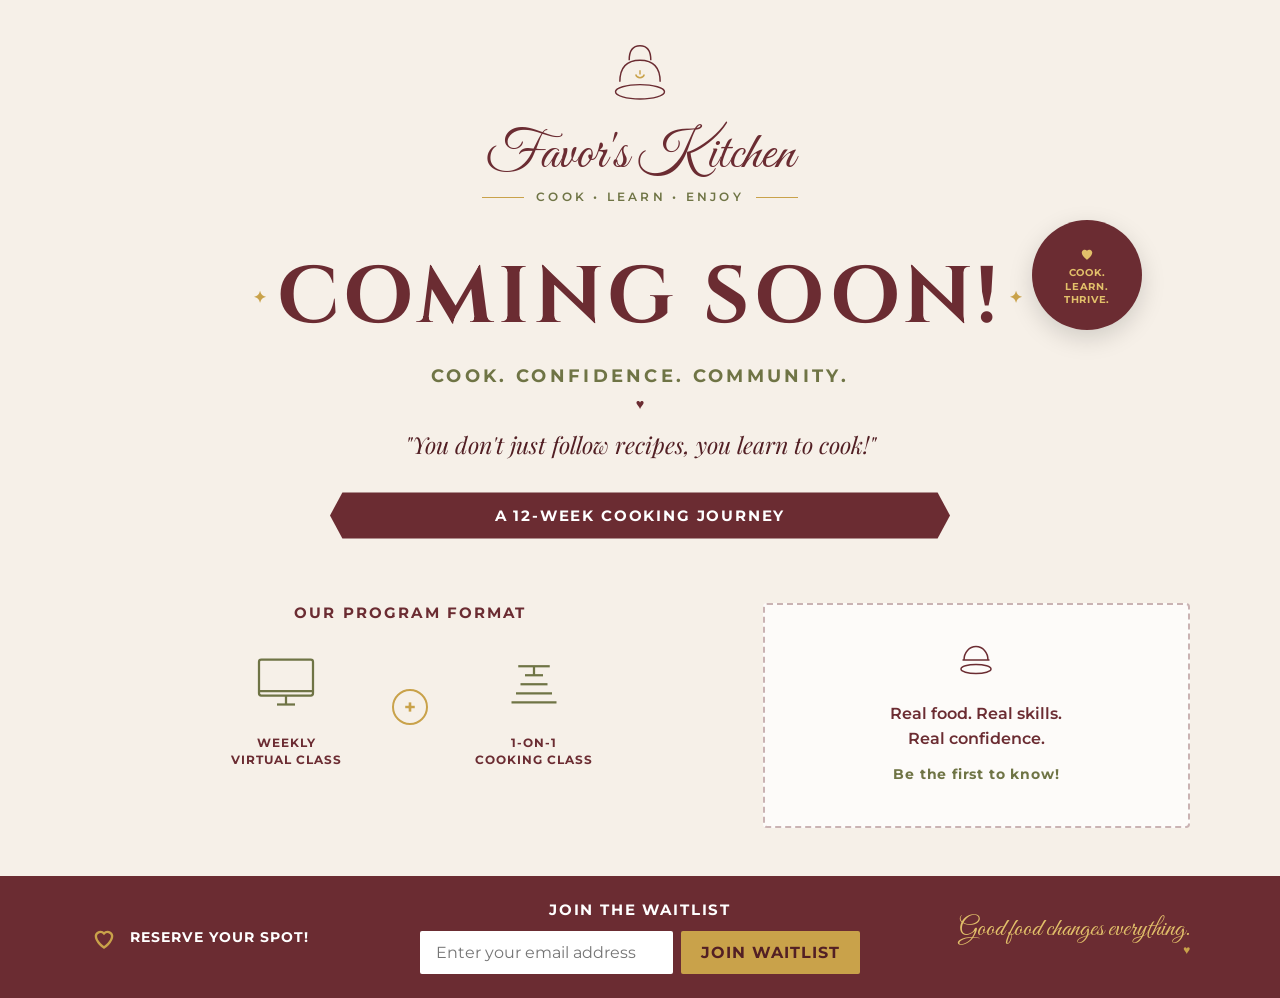
==== frontend/index.html @ a3ed2fe9 "Initial commit" ====
<!DOCTYPE html>
<html lang="en">
<head>
  <meta charset="UTF-8" />
  <meta name="viewport" content="width=device-width, initial-scale=1.0" />
  <title>Favor's Kitchen — Coming Soon</title>
  <link rel="preconnect" href="https://fonts.googleapis.com" />
  <link rel="preconnect" href="https://fonts.gstatic.com" crossorigin />
  <link href="https://fonts.googleapis.com/css2?family=Cinzel:wght@600;700&family=Great+Vibes&family=Montserrat:wght@400;500;600;700&family=Playfair+Display:ital,wght@0,700;1,400&display=swap" rel="stylesheet" />
  <style>
    :root {
      --burgundy: #6b2c32;
      --burgundy-dark: #521f24;
      --cream: #f6f0e8;
      --gold: #c9a24a;
      --gold-light: #e2c06a;
      --olive: #6f7445;
      --charcoal: #2f2f2f;
      --white: #ffffff;
    }

    * {
      box-sizing: border-box;
      margin: 0;
      padding: 0;
    }

    body {
      font-family: "Montserrat", sans-serif;
      color: var(--charcoal);
      background: var(--cream);
      min-height: 100vh;
    }

    .page {
      position: relative;
      overflow: hidden;
      background:
        linear-gradient(rgba(246, 240, 232, 0.88), rgba(246, 240, 232, 0.92)),
        url("https://images.unsplash.com/photo-1556910103-1c02745aae4d?auto=format&fit=crop&w=1800&q=80")
        center / cover no-repeat;
    }

    .container {
      width: min(1100px, 92%);
      margin: 0 auto;
    }

    header {
      text-align: center;
      padding: 2.5rem 1rem 1rem;
    }

    .logo-mark {
      width: 72px;
      height: 72px;
      margin: 0 auto 0.75rem;
    }

    .brand-name {
      font-family: "Great Vibes", cursive;
      font-size: clamp(2.4rem, 5vw, 3.4rem);
      color: var(--burgundy);
      line-height: 1;
    }

    .brand-tagline {
      margin-top: 0.5rem;
      font-size: 0.72rem;
      letter-spacing: 0.28em;
      font-weight: 600;
      color: var(--olive);
      display: flex;
      align-items: center;
      justify-content: center;
      gap: 0.75rem;
    }

    .brand-tagline::before,
    .brand-tagline::after {
      content: "";
      width: 42px;
      height: 1px;
      background: var(--gold);
    }

    .hero {
      text-align: center;
      padding: 1.5rem 1rem 2rem;
      position: relative;
    }

    .badge {
      position: absolute;
      top: 0;
      right: clamp(0.5rem, 4vw, 3rem);
      width: 110px;
      height: 110px;
      border-radius: 50%;
      background: var(--burgundy);
      color: var(--gold-light);
      display: flex;
      flex-direction: column;
      align-items: center;
      justify-content: center;
      text-align: center;
      font-size: 0.62rem;
      font-weight: 700;
      letter-spacing: 0.08em;
      line-height: 1.35;
      box-shadow: 0 8px 24px rgba(0, 0, 0, 0.15);
    }

    .badge svg {
      width: 18px;
      height: 18px;
      margin-bottom: 0.25rem;
      fill: var(--gold-light);
    }

    .coming-soon {
      font-family: "Cinzel", serif;
      font-size: clamp(2.8rem, 8vw, 5rem);
      color: var(--burgundy);
      letter-spacing: 0.06em;
      position: relative;
      display: inline-block;
      margin-bottom: 0.75rem;
    }

    .coming-soon::before,
    .coming-soon::after {
      content: "✦";
      color: var(--gold);
      font-size: 1rem;
      position: absolute;
      top: 50%;
      transform: translateY(-50%);
    }

    .coming-soon::before { left: -1.5rem; }
    .coming-soon::after { right: -1.5rem; }

    .hero-subtitle {
      font-size: clamp(0.95rem, 2vw, 1.15rem);
      font-weight: 700;
      letter-spacing: 0.18em;
      color: var(--olive);
      margin-bottom: 0.5rem;
    }

    .hero-heart {
      color: var(--burgundy);
      font-size: 0.9rem;
      margin-bottom: 1rem;
    }

    .hero-quote {
      font-family: "Playfair Display", serif;
      font-style: italic;
      font-size: clamp(1.1rem, 2.5vw, 1.45rem);
      color: var(--burgundy-dark);
    }

    .journey-banner {
      margin: 2rem auto;
      max-width: 620px;
      background: var(--burgundy);
      color: var(--white);
      padding: 0.85rem 1.5rem;
      font-weight: 700;
      letter-spacing: 0.12em;
      font-size: clamp(0.8rem, 2vw, 0.95rem);
      text-align: center;
      clip-path: polygon(2% 0, 98% 0, 100% 50%, 98% 100%, 2% 100%, 0 50%);
    }

    .content {
      display: grid;
      grid-template-columns: 1.2fr 0.8fr;
      gap: 2rem;
      align-items: start;
      padding: 0 0 3rem;
    }

    .section-title {
      text-align: center;
      color: var(--burgundy);
      font-size: 0.95rem;
      font-weight: 700;
      letter-spacing: 0.14em;
      margin-bottom: 1.5rem;
    }

    .program-format {
      display: flex;
      align-items: center;
      justify-content: center;
      gap: 1rem;
      flex-wrap: wrap;
    }

    .format-card {
      text-align: center;
      width: 180px;
    }

    .format-icon {
      width: 72px;
      height: 72px;
      margin: 0 auto 0.75rem;
      color: var(--olive);
    }

    .format-card h3 {
      font-size: 0.78rem;
      letter-spacing: 0.08em;
      color: var(--burgundy);
      line-height: 1.4;
    }

    .format-plus {
      width: 36px;
      height: 36px;
      border-radius: 50%;
      border: 2px solid var(--gold);
      display: grid;
      place-items: center;
      color: var(--gold);
      font-size: 1.25rem;
      font-weight: 700;
    }

    .feature-box {
      background: rgba(255, 255, 255, 0.72);
      border: 2px dashed rgba(107, 44, 50, 0.35);
      padding: 1.75rem 1.25rem;
      text-align: center;
      border-radius: 4px;
    }

    .feature-box svg {
      width: 48px;
      height: 48px;
      color: var(--burgundy);
      margin-bottom: 1rem;
    }

    .feature-box p {
      color: var(--burgundy);
      font-weight: 600;
      line-height: 1.6;
      margin-bottom: 0.75rem;
    }

    .feature-box .cta {
      font-size: 0.85rem;
      color: var(--olive);
      font-weight: 700;
      letter-spacing: 0.06em;
    }

    footer {
      background: var(--burgundy);
      color: var(--white);
      padding: 1.5rem 0;
    }

    .footer-inner {
      display: grid;
      grid-template-columns: 1fr 1.4fr 1fr;
      gap: 1rem;
      align-items: center;
    }

    .reserve-spot {
      display: flex;
      align-items: center;
      gap: 0.75rem;
      font-weight: 700;
      letter-spacing: 0.08em;
      font-size: 0.85rem;
    }

    .reserve-spot svg {
      width: 28px;
      height: 28px;
      stroke: var(--gold);
      fill: none;
      stroke-width: 2;
    }

    .waitlist {
      text-align: center;
    }

    .waitlist h2 {
      font-size: 0.95rem;
      letter-spacing: 0.12em;
      margin-bottom: 0.75rem;
    }

    .waitlist-form {
      display: flex;
      gap: 0.5rem;
      justify-content: center;
      flex-wrap: wrap;
    }

    .waitlist-form input {
      min-width: 240px;
      flex: 1;
      max-width: 320px;
      padding: 0.75rem 1rem;
      border: none;
      border-radius: 2px;
      font: inherit;
    }

    .waitlist-form button {
      padding: 0.75rem 1.25rem;
      border: none;
      border-radius: 2px;
      background: var(--gold);
      color: var(--burgundy-dark);
      font: inherit;
      font-weight: 700;
      letter-spacing: 0.06em;
      cursor: pointer;
    }

    .waitlist-form button:hover {
      background: var(--gold-light);
    }

    .footer-quote {
      font-family: "Great Vibes", cursive;
      font-size: 1.6rem;
      color: var(--gold-light);
      text-align: right;
      line-height: 1.2;
    }

    .footer-quote span {
      display: block;
      font-size: 0.75rem;
      color: var(--gold);
    }

    @media (max-width: 900px) {
      .content,
      .footer-inner {
        grid-template-columns: 1fr;
        text-align: center;
      }

      .badge {
        position: static;
        margin: 0 auto 1rem;
      }

      .footer-quote {
        text-align: center;
      }

      .reserve-spot {
        justify-content: center;
      }
    }
  </style>
</head>
<body>
  <div class="page">
    <header class="container">
      <svg class="logo-mark" viewBox="0 0 100 100" aria-hidden="true">
        <ellipse cx="50" cy="72" rx="34" ry="10" fill="none" stroke="#6b2c32" stroke-width="2"/>
        <path d="M22 58 Q22 28 50 28 Q78 28 78 58" fill="none" stroke="#6b2c32" stroke-width="2"/>
        <path d="M35 28 Q35 8 50 8 Q65 8 65 28" fill="none" stroke="#6b2c32" stroke-width="2"/>
        <path d="M44 48 C46 54 54 54 56 48" fill="none" stroke="#c9a24a" stroke-width="2"/>
        <path d="M50 42 V48" stroke="#c9a24a" stroke-width="2"/>
      </svg>
      <div class="brand-name">Favor's Kitchen</div>
      <div class="brand-tagline">COOK • LEARN • ENJOY</div>
    </header>

    <section class="hero container">
      <div class="badge">
        <svg viewBox="0 0 24 24"><path d="M12 21s-7-4.5-7-10a4 4 0 0 1 7-2 4 4 0 0 1 7 2c0 5.5-7 10-7 10z"/></svg>
        COOK.<br />LEARN.<br />THRIVE.
      </div>

      <h1 class="coming-soon">COMING SOON!</h1>
      <p class="hero-subtitle">COOK. CONFIDENCE. COMMUNITY.</p>
      <div class="hero-heart">♥</div>
      <p class="hero-quote">"You don't just follow recipes, you learn to cook!"</p>

      <div class="journey-banner">A 12-WEEK COOKING JOURNEY</div>
    </section>

    <main class="container content">
      <section>
        <h2 class="section-title">OUR PROGRAM FORMAT</h2>
        <div class="program-format">
          <div class="format-card">
            <svg class="format-icon" viewBox="0 0 64 64" fill="none" stroke="currentColor" stroke-width="2">
              <rect x="8" y="12" width="48" height="32" rx="2"/>
              <line x1="8" y1="40" x2="56" y2="40"/>
              <line x1="32" y1="44" x2="32" y2="52"/>
              <line x1="24" y1="52" x2="40" y2="52"/>
            </svg>
            <h3>WEEKLY<br />VIRTUAL CLASS</h3>
          </div>

          <div class="format-plus">+</div>

          <div class="format-card">
            <svg class="format-icon" viewBox="0 0 64 64" fill="none" stroke="currentColor" stroke-width="2">
              <path d="M18 18h28"/>
              <path d="M32 18v8"/>
              <path d="M24 26h16"/>
              <path d="M20 34h24"/>
              <path d="M16 42h32"/>
              <path d="M12 50h40"/>
            </svg>
            <h3>1-ON-1<br />COOKING CLASS</h3>
          </div>
        </div>
      </section>

      <aside class="feature-box">
        <svg viewBox="0 0 64 64" fill="none" stroke="currentColor" stroke-width="2">
          <ellipse cx="32" cy="48" rx="20" ry="6"/>
          <path d="M14 36h36"/>
          <path d="M16 36c0-10 7-18 16-18s16 8 16 18"/>
        </svg>
        <p>Real food. Real skills.<br />Real confidence.</p>
        <p class="cta">Be the first to know!</p>
      </aside>
    </main>

    <footer>
      <div class="container footer-inner">
        <div class="reserve-spot">
          <svg viewBox="0 0 24 24"><path d="M12 21s-7-4.5-7-10a4 4 0 0 1 7-2 4 4 0 0 1 7 2c0 5.5-7 10-7 10z"/></svg>
          RESERVE YOUR SPOT!
        </div>

        <div class="waitlist">
          <h2>JOIN THE WAITLIST</h2>
          <form class="waitlist-form" id="waitlist-form">
            <input type="email" name="email" placeholder="Enter your email address" required />
            <button type="submit">JOIN WAITLIST</button>
          </form>
        </div>

        <div class="footer-quote">
          Good food changes everything.
          <span>♥</span>
        </div>
      </div>
    </footer>
  </div>

  <script>
    document.getElementById("waitlist-form").addEventListener("submit", function (e) {
      e.preventDefault();
      alert("Thanks! We'll be in touch soon.");
      this.reset();
    });
  </script>
</body>
</html>
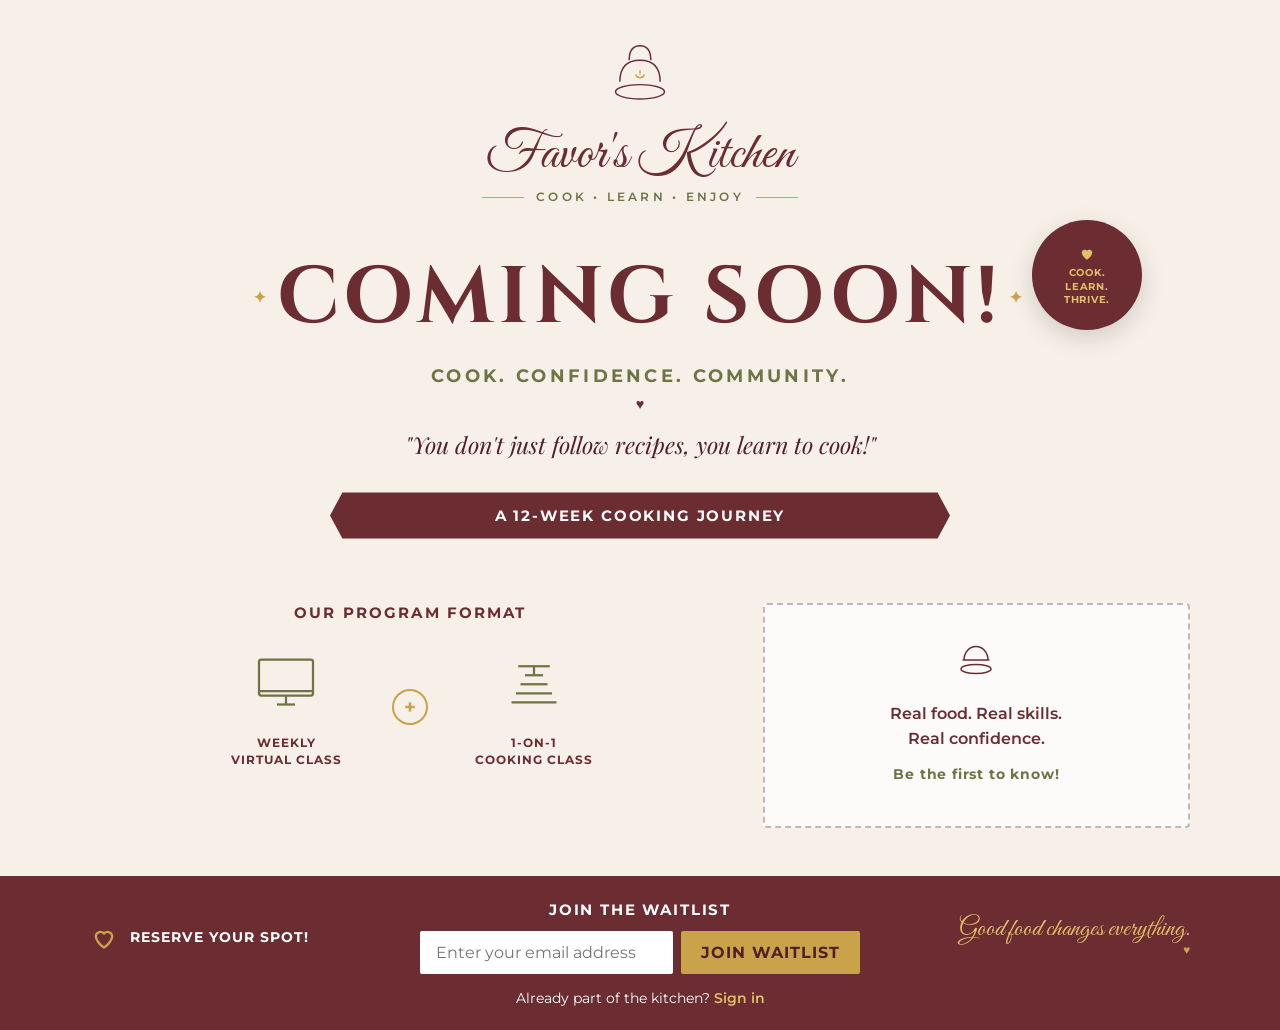
==== commit 39ef6429: "initial dev for curriculum" ====
--- a/frontend/index.html
+++ b/frontend/index.html
@@ -7,367 +7,8 @@
   <link rel="preconnect" href="https://fonts.googleapis.com" />
   <link rel="preconnect" href="https://fonts.gstatic.com" crossorigin />
   <link href="https://fonts.googleapis.com/css2?family=Cinzel:wght@600;700&family=Great+Vibes&family=Montserrat:wght@400;500;600;700&family=Playfair+Display:ital,wght@0,700;1,400&display=swap" rel="stylesheet" />
-  <style>
-    :root {
-      --burgundy: #6b2c32;
-      --burgundy-dark: #521f24;
-      --cream: #f6f0e8;
-      --gold: #c9a24a;
-      --gold-light: #e2c06a;
-      --olive: #6f7445;
-      --charcoal: #2f2f2f;
-      --white: #ffffff;
-    }
-
-    * {
-      box-sizing: border-box;
-      margin: 0;
-      padding: 0;
-    }
-
-    body {
-      font-family: "Montserrat", sans-serif;
-      color: var(--charcoal);
-      background: var(--cream);
-      min-height: 100vh;
-    }
-
-    .page {
-      position: relative;
-      overflow: hidden;
-      background:
-        linear-gradient(rgba(246, 240, 232, 0.88), rgba(246, 240, 232, 0.92)),
-        url("https://images.unsplash.com/photo-1556910103-1c02745aae4d?auto=format&fit=crop&w=1800&q=80")
-        center / cover no-repeat;
-    }
-
-    .container {
-      width: min(1100px, 92%);
-      margin: 0 auto;
-    }
-
-    header {
-      text-align: center;
-      padding: 2.5rem 1rem 1rem;
-    }
-
-    .logo-mark {
-      width: 72px;
-      height: 72px;
-      margin: 0 auto 0.75rem;
-    }
-
-    .brand-name {
-      font-family: "Great Vibes", cursive;
-      font-size: clamp(2.4rem, 5vw, 3.4rem);
-      color: var(--burgundy);
-      line-height: 1;
-    }
-
-    .brand-tagline {
-      margin-top: 0.5rem;
-      font-size: 0.72rem;
-      letter-spacing: 0.28em;
-      font-weight: 600;
-      color: var(--olive);
-      display: flex;
-      align-items: center;
-      justify-content: center;
-      gap: 0.75rem;
-    }
-
-    .brand-tagline::before,
-    .brand-tagline::after {
-      content: "";
-      width: 42px;
-      height: 1px;
-      background: var(--gold);
-    }
-
-    .hero {
-      text-align: center;
-      padding: 1.5rem 1rem 2rem;
-      position: relative;
-    }
-
-    .badge {
-      position: absolute;
-      top: 0;
-      right: clamp(0.5rem, 4vw, 3rem);
-      width: 110px;
-      height: 110px;
-      border-radius: 50%;
-      background: var(--burgundy);
-      color: var(--gold-light);
-      display: flex;
-      flex-direction: column;
-      align-items: center;
-      justify-content: center;
-      text-align: center;
-      font-size: 0.62rem;
-      font-weight: 700;
-      letter-spacing: 0.08em;
-      line-height: 1.35;
-      box-shadow: 0 8px 24px rgba(0, 0, 0, 0.15);
-    }
-
-    .badge svg {
-      width: 18px;
-      height: 18px;
-      margin-bottom: 0.25rem;
-      fill: var(--gold-light);
-    }
-
-    .coming-soon {
-      font-family: "Cinzel", serif;
-      font-size: clamp(2.8rem, 8vw, 5rem);
-      color: var(--burgundy);
-      letter-spacing: 0.06em;
-      position: relative;
-      display: inline-block;
-      margin-bottom: 0.75rem;
-    }
-
-    .coming-soon::before,
-    .coming-soon::after {
-      content: "✦";
-      color: var(--gold);
-      font-size: 1rem;
-      position: absolute;
-      top: 50%;
-      transform: translateY(-50%);
-    }
-
-    .coming-soon::before { left: -1.5rem; }
-    .coming-soon::after { right: -1.5rem; }
-
-    .hero-subtitle {
-      font-size: clamp(0.95rem, 2vw, 1.15rem);
-      font-weight: 700;
-      letter-spacing: 0.18em;
-      color: var(--olive);
-      margin-bottom: 0.5rem;
-    }
-
-    .hero-heart {
-      color: var(--burgundy);
-      font-size: 0.9rem;
-      margin-bottom: 1rem;
-    }
-
-    .hero-quote {
-      font-family: "Playfair Display", serif;
-      font-style: italic;
-      font-size: clamp(1.1rem, 2.5vw, 1.45rem);
-      color: var(--burgundy-dark);
-    }
-
-    .journey-banner {
-      margin: 2rem auto;
-      max-width: 620px;
-      background: var(--burgundy);
-      color: var(--white);
-      padding: 0.85rem 1.5rem;
-      font-weight: 700;
-      letter-spacing: 0.12em;
-      font-size: clamp(0.8rem, 2vw, 0.95rem);
-      text-align: center;
-      clip-path: polygon(2% 0, 98% 0, 100% 50%, 98% 100%, 2% 100%, 0 50%);
-    }
-
-    .content {
-      display: grid;
-      grid-template-columns: 1.2fr 0.8fr;
-      gap: 2rem;
-      align-items: start;
-      padding: 0 0 3rem;
-    }
-
-    .section-title {
-      text-align: center;
-      color: var(--burgundy);
-      font-size: 0.95rem;
-      font-weight: 700;
-      letter-spacing: 0.14em;
-      margin-bottom: 1.5rem;
-    }
-
-    .program-format {
-      display: flex;
-      align-items: center;
-      justify-content: center;
-      gap: 1rem;
-      flex-wrap: wrap;
-    }
-
-    .format-card {
-      text-align: center;
-      width: 180px;
-    }
-
-    .format-icon {
-      width: 72px;
-      height: 72px;
-      margin: 0 auto 0.75rem;
-      color: var(--olive);
-    }
-
-    .format-card h3 {
-      font-size: 0.78rem;
-      letter-spacing: 0.08em;
-      color: var(--burgundy);
-      line-height: 1.4;
-    }
-
-    .format-plus {
-      width: 36px;
-      height: 36px;
-      border-radius: 50%;
-      border: 2px solid var(--gold);
-      display: grid;
-      place-items: center;
-      color: var(--gold);
-      font-size: 1.25rem;
-      font-weight: 700;
-    }
-
-    .feature-box {
-      background: rgba(255, 255, 255, 0.72);
-      border: 2px dashed rgba(107, 44, 50, 0.35);
-      padding: 1.75rem 1.25rem;
-      text-align: center;
-      border-radius: 4px;
-    }
-
-    .feature-box svg {
-      width: 48px;
-      height: 48px;
-      color: var(--burgundy);
-      margin-bottom: 1rem;
-    }
-
-    .feature-box p {
-      color: var(--burgundy);
-      font-weight: 600;
-      line-height: 1.6;
-      margin-bottom: 0.75rem;
-    }
-
-    .feature-box .cta {
-      font-size: 0.85rem;
-      color: var(--olive);
-      font-weight: 700;
-      letter-spacing: 0.06em;
-    }
-
-    footer {
-      background: var(--burgundy);
-      color: var(--white);
-      padding: 1.5rem 0;
-    }
-
-    .footer-inner {
-      display: grid;
-      grid-template-columns: 1fr 1.4fr 1fr;
-      gap: 1rem;
-      align-items: center;
-    }
-
-    .reserve-spot {
-      display: flex;
-      align-items: center;
-      gap: 0.75rem;
-      font-weight: 700;
-      letter-spacing: 0.08em;
-      font-size: 0.85rem;
-    }
-
-    .reserve-spot svg {
-      width: 28px;
-      height: 28px;
-      stroke: var(--gold);
-      fill: none;
-      stroke-width: 2;
-    }
-
-    .waitlist {
-      text-align: center;
-    }
-
-    .waitlist h2 {
-      font-size: 0.95rem;
-      letter-spacing: 0.12em;
-      margin-bottom: 0.75rem;
-    }
-
-    .waitlist-form {
-      display: flex;
-      gap: 0.5rem;
-      justify-content: center;
-      flex-wrap: wrap;
-    }
-
-    .waitlist-form input {
-      min-width: 240px;
-      flex: 1;
-      max-width: 320px;
-      padding: 0.75rem 1rem;
-      border: none;
-      border-radius: 2px;
-      font: inherit;
-    }
-
-    .waitlist-form button {
-      padding: 0.75rem 1.25rem;
-      border: none;
-      border-radius: 2px;
-      background: var(--gold);
-      color: var(--burgundy-dark);
-      font: inherit;
-      font-weight: 700;
-      letter-spacing: 0.06em;
-      cursor: pointer;
-    }
-
-    .waitlist-form button:hover {
-      background: var(--gold-light);
-    }
-
-    .footer-quote {
-      font-family: "Great Vibes", cursive;
-      font-size: 1.6rem;
-      color: var(--gold-light);
-      text-align: right;
-      line-height: 1.2;
-    }
-
-    .footer-quote span {
-      display: block;
-      font-size: 0.75rem;
-      color: var(--gold);
-    }
-
-    @media (max-width: 900px) {
-      .content,
-      .footer-inner {
-        grid-template-columns: 1fr;
-        text-align: center;
-      }
-
-      .badge {
-        position: static;
-        margin: 0 auto 1rem;
-      }
-
-      .footer-quote {
-        text-align: center;
-      }
-
-      .reserve-spot {
-        justify-content: center;
-      }
-    }
-  </style>
+  <link rel="stylesheet" href="css/common.css" />
+  <link rel="stylesheet" href="css/index.css" />
 </head>
 <body>
   <div class="page">
@@ -458,15 +99,10 @@
           <span>♥</span>
         </div>
       </div>
+      <p class="site-login-link">Already part of the kitchen? <a href="login.html">Sign in</a></p>
     </footer>
   </div>
 
-  <script>
-    document.getElementById("waitlist-form").addEventListener("submit", function (e) {
-      e.preventDefault();
-      alert("Thanks! We'll be in touch soon.");
-      this.reset();
-    });
-  </script>
+  <script src="js/main.js"></script>
 </body>
 </html>
--- a/frontend/css/common.css
+++ b/frontend/css/common.css
@@ -0,0 +1,285 @@
+:root {
+  --burgundy: #6b2c32;
+  --burgundy-dark: #521f24;
+  --cream: #f6f0e8;
+  --gold: #c9a24a;
+  --gold-light: #e2c06a;
+  --olive: #6f7445;
+  --charcoal: #2f2f2f;
+  --white: #ffffff;
+  --border: #e5e7eb;
+  --error: #b91c1c;
+  --success: #15803d;
+}
+
+* {
+  box-sizing: border-box;
+  margin: 0;
+  padding: 0;
+}
+
+body {
+  font-family: "Montserrat", sans-serif;
+  color: var(--charcoal);
+  background: var(--cream);
+  min-height: 100vh;
+}
+
+.container {
+  width: min(1100px, 92%);
+  margin: 0 auto;
+}
+
+/* Brand header (auth + marketing) */
+.brand-header {
+  text-align: center;
+  padding: 2rem 1rem 1rem;
+}
+
+.logo-mark {
+  width: 72px;
+  height: 72px;
+  margin: 0 auto 0.75rem;
+}
+
+.brand-name {
+  font-family: "Great Vibes", cursive;
+  font-size: clamp(2.4rem, 5vw, 3.4rem);
+  color: var(--burgundy);
+  line-height: 1;
+}
+
+.brand-tagline {
+  margin-top: 0.5rem;
+  font-size: 0.72rem;
+  letter-spacing: 0.28em;
+  font-weight: 600;
+  color: var(--olive);
+  display: flex;
+  align-items: center;
+  justify-content: center;
+  gap: 0.75rem;
+}
+
+.brand-tagline::before,
+.brand-tagline::after {
+  content: "";
+  width: 42px;
+  height: 1px;
+  background: var(--gold);
+}
+
+/* Index.html header alias */
+header {
+  text-align: center;
+  padding: 2.5rem 1rem 1rem;
+}
+
+.section-title {
+  text-align: center;
+  color: var(--burgundy);
+  font-size: 0.95rem;
+  font-weight: 700;
+  letter-spacing: 0.14em;
+  margin-bottom: 1.5rem;
+}
+
+.journey-banner {
+  margin: 2rem auto;
+  max-width: 620px;
+  background: var(--burgundy);
+  color: var(--white);
+  padding: 0.85rem 1.5rem;
+  font-weight: 700;
+  letter-spacing: 0.12em;
+  font-size: clamp(0.8rem, 2vw, 0.95rem);
+  text-align: center;
+  clip-path: polygon(2% 0, 98% 0, 100% 50%, 98% 100%, 2% 100%, 0 50%);
+}
+
+.feature-box {
+  background: rgba(255, 255, 255, 0.72);
+  border: 2px dashed rgba(107, 44, 50, 0.35);
+  padding: 1.75rem 1.25rem;
+  text-align: center;
+  border-radius: 4px;
+}
+
+.feature-box svg {
+  width: 48px;
+  height: 48px;
+  color: var(--burgundy);
+  margin-bottom: 1rem;
+}
+
+.feature-box p {
+  color: var(--burgundy);
+  font-weight: 600;
+  line-height: 1.6;
+  margin-bottom: 0.75rem;
+}
+
+.feature-box .cta {
+  font-size: 0.85rem;
+  color: var(--olive);
+  font-weight: 700;
+  letter-spacing: 0.06em;
+}
+
+footer {
+  background: var(--burgundy);
+  color: var(--white);
+  padding: 1.5rem 0;
+}
+
+/* Forms & buttons (shared) */
+.form-field {
+  display: flex;
+  flex-direction: column;
+  gap: 0.35rem;
+  margin-bottom: 1rem;
+}
+
+.form-label {
+  font-size: 0.8rem;
+  font-weight: 600;
+  letter-spacing: 0.04em;
+  color: var(--olive);
+}
+
+.form-input {
+  width: 100%;
+  padding: 0.75rem 1rem;
+  border: 1px solid var(--border);
+  border-radius: 6px;
+  background: var(--white);
+  font: inherit;
+  color: var(--charcoal);
+}
+
+.form-input:focus {
+  outline: 2px solid rgba(201, 162, 74, 0.45);
+  border-color: var(--gold);
+}
+
+.form-hint {
+  font-size: 0.75rem;
+  color: var(--olive);
+}
+
+.form-error {
+  font-size: 0.8rem;
+  color: var(--error);
+}
+
+.btn {
+  display: inline-flex;
+  align-items: center;
+  justify-content: center;
+  padding: 0.75rem 1.25rem;
+  border: none;
+  border-radius: 4px;
+  font: inherit;
+  font-weight: 700;
+  letter-spacing: 0.06em;
+  cursor: pointer;
+  text-decoration: none;
+  transition: background 0.15s ease;
+}
+
+.btn-primary {
+  background: var(--gold);
+  color: var(--burgundy-dark);
+}
+
+.btn-primary:hover {
+  background: var(--gold-light);
+}
+
+.btn-primary:disabled {
+  opacity: 0.6;
+  cursor: not-allowed;
+}
+
+.btn-full {
+  width: 100%;
+}
+
+.text-link {
+  color: var(--burgundy);
+  font-weight: 600;
+  font-size: 0.85rem;
+  text-decoration: none;
+}
+
+.text-link:hover {
+  text-decoration: underline;
+}
+
+.alert {
+  padding: 0.75rem 1rem;
+  border-radius: 6px;
+  font-size: 0.85rem;
+  margin-bottom: 1rem;
+}
+
+.alert-error {
+  background: #fef2f2;
+  color: var(--error);
+  border: 1px solid #fecaca;
+}
+
+.alert-success {
+  background: #f0fdf4;
+  color: var(--success);
+  border: 1px solid #bbf7d0;
+}
+
+.waitlist-form {
+  display: flex;
+  gap: 0.5rem;
+  justify-content: center;
+  flex-wrap: wrap;
+}
+
+.waitlist-form input {
+  min-width: 240px;
+  flex: 1;
+  max-width: 320px;
+  padding: 0.75rem 1rem;
+  border: none;
+  border-radius: 2px;
+  font: inherit;
+}
+
+.waitlist-form button {
+  padding: 0.75rem 1.25rem;
+  border: none;
+  border-radius: 2px;
+  background: var(--gold);
+  color: var(--burgundy-dark);
+  font: inherit;
+  font-weight: 700;
+  letter-spacing: 0.06em;
+  cursor: pointer;
+}
+
+.waitlist-form button:hover {
+  background: var(--gold-light);
+}
+
+.site-login-link {
+  text-align: center;
+  margin-top: 1rem;
+  font-size: 0.85rem;
+}
+
+.site-login-link a {
+  color: var(--gold-light);
+  font-weight: 600;
+  text-decoration: none;
+}
+
+.site-login-link a:hover {
+  text-decoration: underline;
+}
--- a/frontend/css/index.css
+++ b/frontend/css/index.css
@@ -0,0 +1,202 @@
+.page {
+  position: relative;
+  overflow: hidden;
+  background:
+    linear-gradient(rgba(246, 240, 232, 0.88), rgba(246, 240, 232, 0.92)),
+    url("https://images.unsplash.com/photo-1556910103-1c02745aae4d?auto=format&fit=crop&w=1800&q=80")
+    center / cover no-repeat;
+}
+
+.hero {
+  text-align: center;
+  padding: 1.5rem 1rem 2rem;
+  position: relative;
+}
+
+.badge {
+  position: absolute;
+  top: 0;
+  right: clamp(0.5rem, 4vw, 3rem);
+  width: 110px;
+  height: 110px;
+  border-radius: 50%;
+  background: var(--burgundy);
+  color: var(--gold-light);
+  display: flex;
+  flex-direction: column;
+  align-items: center;
+  justify-content: center;
+  text-align: center;
+  font-size: 0.62rem;
+  font-weight: 700;
+  letter-spacing: 0.08em;
+  line-height: 1.35;
+  box-shadow: 0 8px 24px rgba(0, 0, 0, 0.15);
+}
+
+.badge svg {
+  width: 18px;
+  height: 18px;
+  margin-bottom: 0.25rem;
+  fill: var(--gold-light);
+}
+
+.coming-soon {
+  font-family: "Cinzel", serif;
+  font-size: clamp(2.8rem, 8vw, 5rem);
+  color: var(--burgundy);
+  letter-spacing: 0.06em;
+  position: relative;
+  display: inline-block;
+  margin-bottom: 0.75rem;
+}
+
+.coming-soon::before,
+.coming-soon::after {
+  content: "✦";
+  color: var(--gold);
+  font-size: 1rem;
+  position: absolute;
+  top: 50%;
+  transform: translateY(-50%);
+}
+
+.coming-soon::before { left: -1.5rem; }
+.coming-soon::after { right: -1.5rem; }
+
+.hero-subtitle {
+  font-size: clamp(0.95rem, 2vw, 1.15rem);
+  font-weight: 700;
+  letter-spacing: 0.18em;
+  color: var(--olive);
+  margin-bottom: 0.5rem;
+}
+
+.hero-heart {
+  color: var(--burgundy);
+  font-size: 0.9rem;
+  margin-bottom: 1rem;
+}
+
+.hero-quote {
+  font-family: "Playfair Display", serif;
+  font-style: italic;
+  font-size: clamp(1.1rem, 2.5vw, 1.45rem);
+  color: var(--burgundy-dark);
+}
+
+.content {
+  display: grid;
+  grid-template-columns: 1.2fr 0.8fr;
+  gap: 2rem;
+  align-items: start;
+  padding: 0 0 3rem;
+}
+
+.program-format {
+  display: flex;
+  align-items: center;
+  justify-content: center;
+  gap: 1rem;
+  flex-wrap: wrap;
+}
+
+.format-card {
+  text-align: center;
+  width: 180px;
+}
+
+.format-icon {
+  width: 72px;
+  height: 72px;
+  margin: 0 auto 0.75rem;
+  color: var(--olive);
+}
+
+.format-card h3 {
+  font-size: 0.78rem;
+  letter-spacing: 0.08em;
+  color: var(--burgundy);
+  line-height: 1.4;
+}
+
+.format-plus {
+  width: 36px;
+  height: 36px;
+  border-radius: 50%;
+  border: 2px solid var(--gold);
+  display: grid;
+  place-items: center;
+  color: var(--gold);
+  font-size: 1.25rem;
+  font-weight: 700;
+}
+
+.footer-inner {
+  display: grid;
+  grid-template-columns: 1fr 1.4fr 1fr;
+  gap: 1rem;
+  align-items: center;
+}
+
+.reserve-spot {
+  display: flex;
+  align-items: center;
+  gap: 0.75rem;
+  font-weight: 700;
+  letter-spacing: 0.08em;
+  font-size: 0.85rem;
+}
+
+.reserve-spot svg {
+  width: 28px;
+  height: 28px;
+  stroke: var(--gold);
+  fill: none;
+  stroke-width: 2;
+}
+
+.waitlist {
+  text-align: center;
+}
+
+.waitlist h2 {
+  font-size: 0.95rem;
+  letter-spacing: 0.12em;
+  margin-bottom: 0.75rem;
+}
+
+.footer-quote {
+  font-family: "Great Vibes", cursive;
+  font-size: 1.6rem;
+  color: var(--gold-light);
+  text-align: right;
+  line-height: 1.2;
+}
+
+.footer-quote span {
+  display: block;
+  font-size: 0.75rem;
+  color: var(--gold);
+}
+
+@media (max-width: 900px) {
+  .content,
+  .footer-inner {
+    grid-template-columns: 1fr;
+    text-align: center;
+  }
+
+  .badge {
+    position: static;
+    margin: 0 auto 1rem;
+  }
+
+  .footer-quote {
+    text-align: center;
+  }
+
+  .reserve-spot {
+    justify-content: center;
+  }
+}
